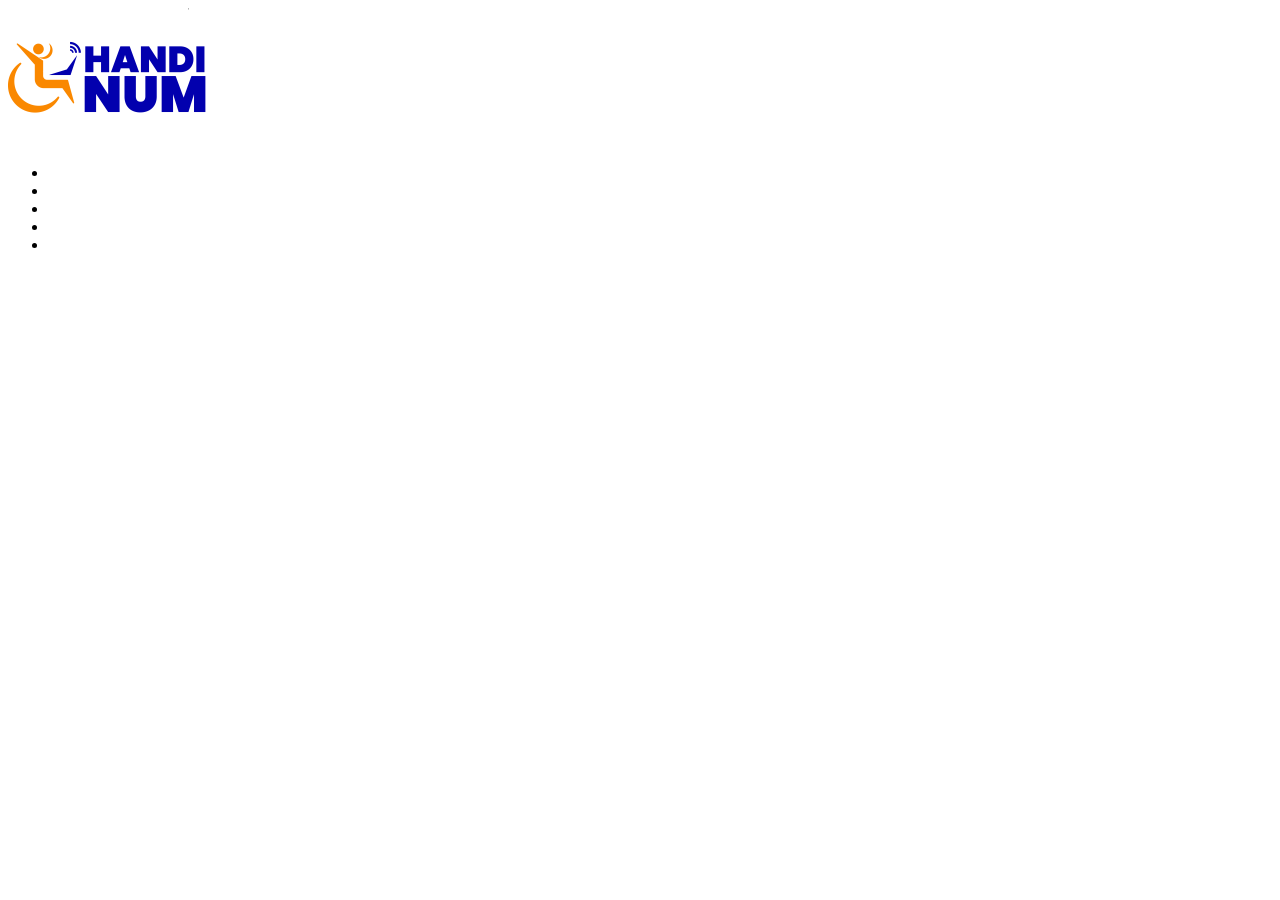
==== index.html @ 210b65fd "version zero" ====
<!DOCTYPE html>
<html lang="en">
<head>
    <meta charset="UTF-8">
    <meta name="viewport" content="width=device-width, initial-scale=1.0">
    <title>Accueil</title>
    <link rel="stylesheet" href="css/style.css">
</head>
<body>
    <header>
        <nav class="navbar">
            <div>
                <img src="assets/logo_mini.png" alt="logo du site">
            </div>
            <div>
                <ul>
                    <li></li>
                    <li></li>
                    <li></li>
                    <li></li>
                    <li></li>
                </ul>
            </div>
        </nav>
    </header>
    
</body>
</html>
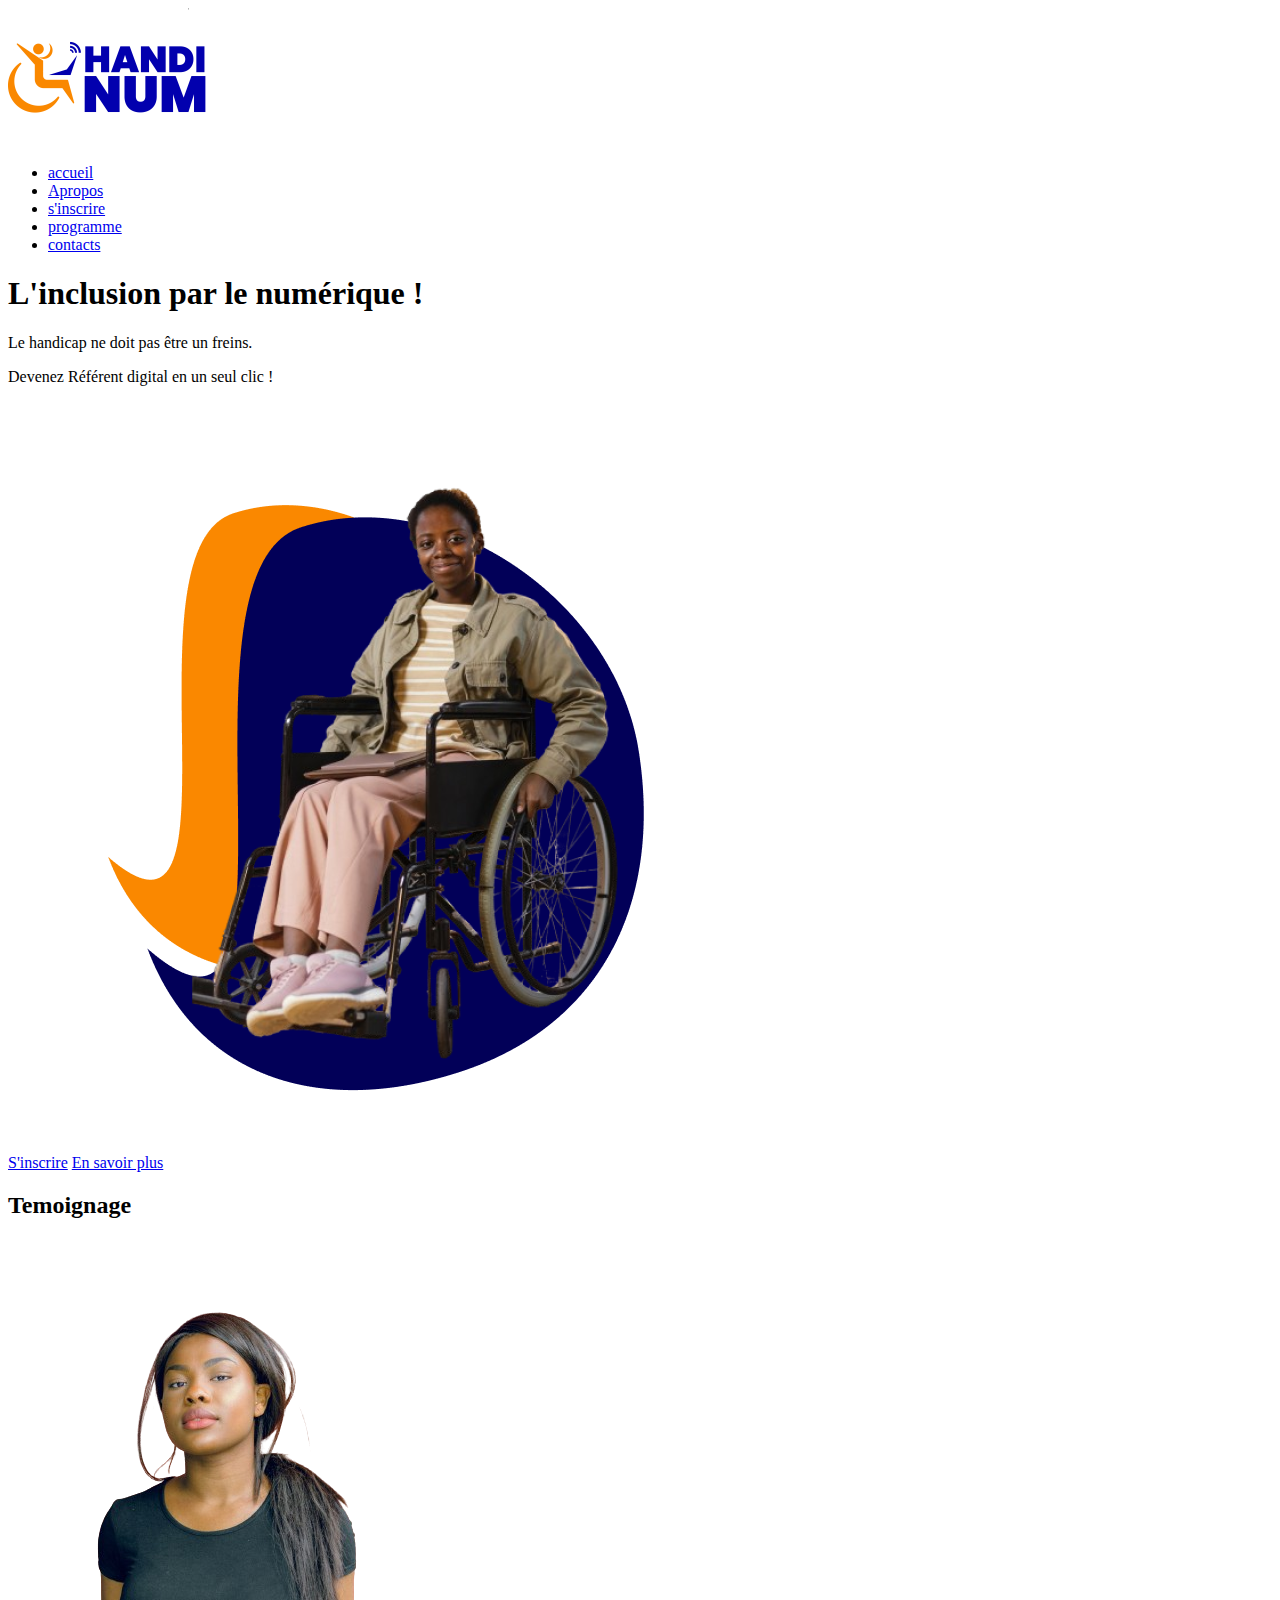
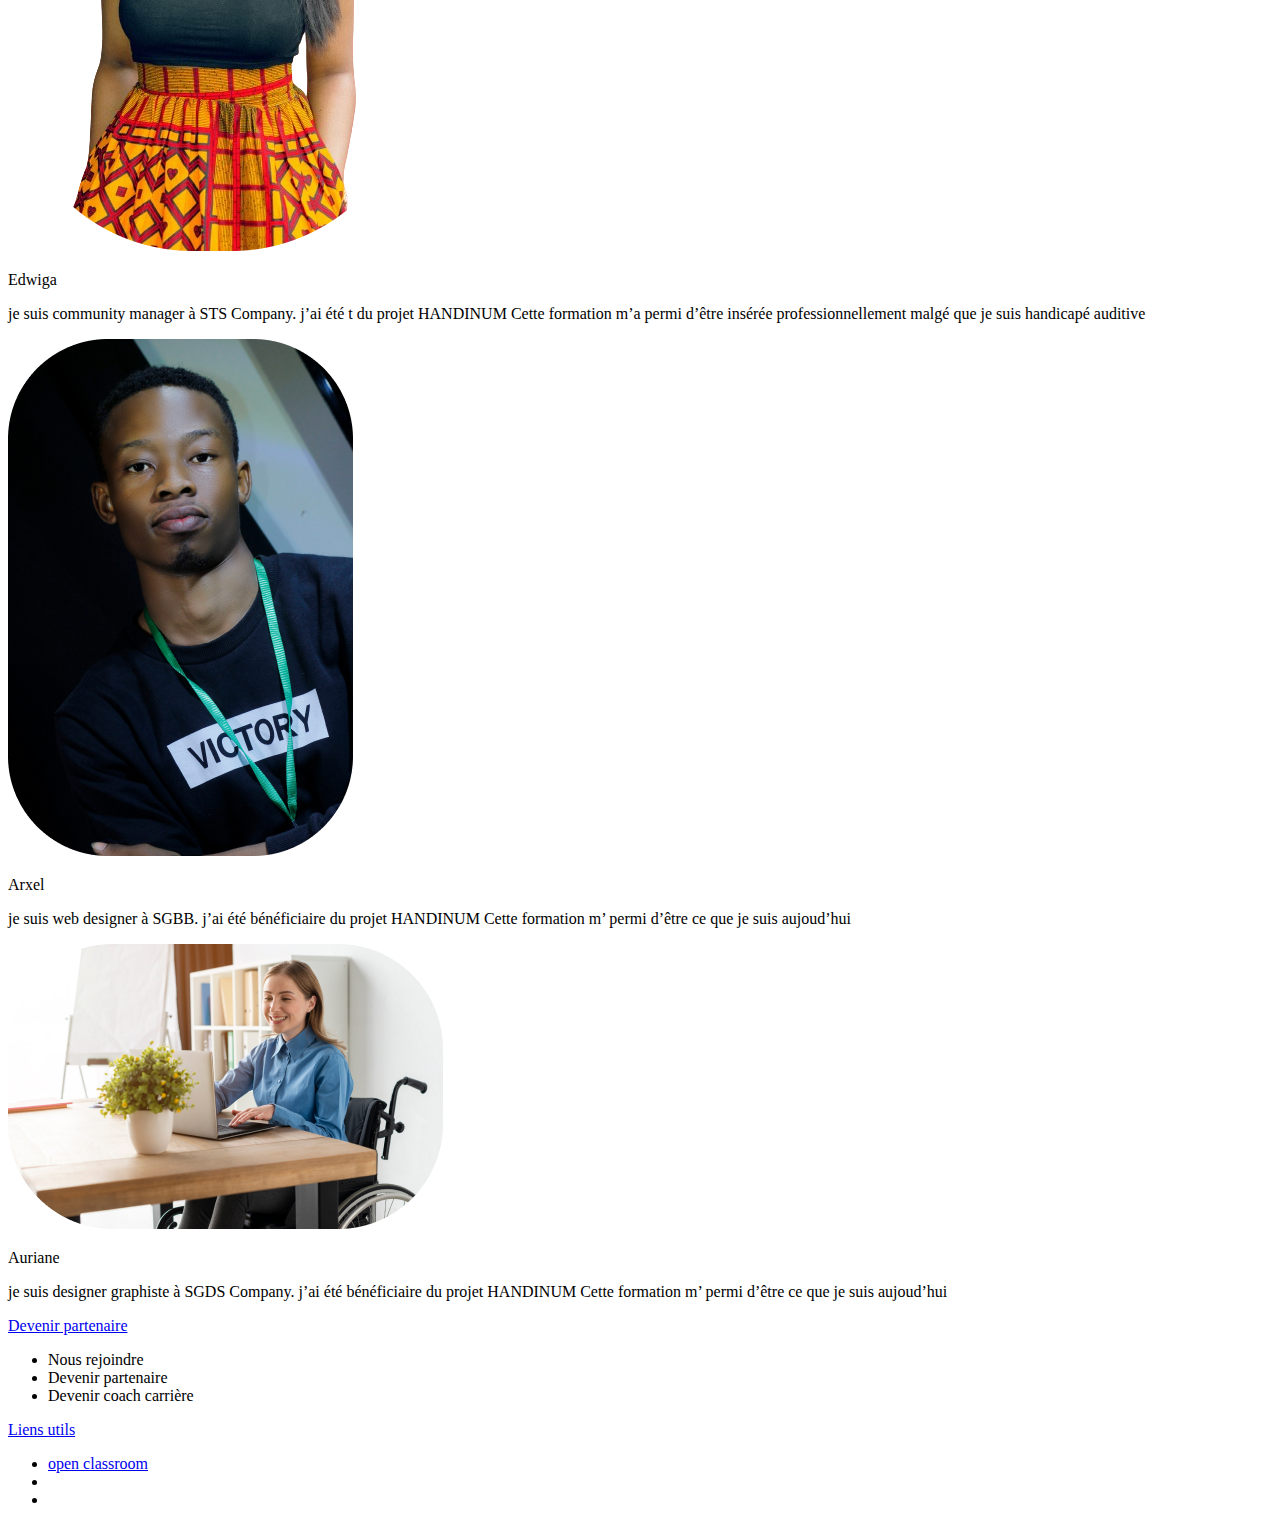
==== commit 566ee22e: "version2" ====
--- a/index.html
+++ b/index.html
@@ -14,15 +14,92 @@
             </div>
             <div>
                 <ul>
-                    <li></li>
-                    <li></li>
-                    <li></li>
+                    <li><a href="accueil">accueil</a></li>
+                    <li><a href="à propos">Apropos</a></li>
+                    <li><a href="inscription">s'inscrire</a></li>
+                    <li><a href="programme">programme</a></li>
+                    <li><a href="contact">contacts</a></li>
+                </ul>
+            </div>
+        </nav>
+    </header>
+    <section>
+        <div>
+            <div>
+                <h1>L'inclusion par le numérique !</h1>
+                <p>
+                    Le handicap ne doit pas être un freins.
+                </p>
+                <p>
+                    Devenez Référent digital en un seul clic !
+                </p>
+            </div>
+            <div>
+                <img src="assets/design accueil.png" alt="image home">
+            </div>
+            <div>
+                <a href="s'inscrire">S'inscrire</a>
+                <a href="en savoir plus">En savoir plus</a>
+            </div>
+        </div>
+    </section>
+    <section>
+        <div>
+            <div>
+                <h2>Temoignage</h2>
+            </div>
+            <div>
+                <img src="assets/leon-elldot-f6HbVnGtNnY-unsplash-removebg-preview 1.png" alt="edwige">
+                <p>Edwiga</p>
+                <p>
+                    je suis community manager à STS Company. 
+                    j’ai été t du projet HANDINUM
+                    Cette formation m’a permi d’être  insérée professionnellement  malgé que je suis handicapé auditive
+                </p>
+            </div>
+            <div>
+                <img src="assets/presh-wilson-ALrOc8f_oZ8-unsplash 1.png" alt="arxel">
+                <p>Arxel</p>
+                <p>
+                    je suis web designer à SGBB. j’ai été bénéficiaire du projet HANDINUM
+                    Cette formation m’ permi d’être ce que je suis aujoud’hui
+                </p>
+            </div>
+            <div>
+                <img src="assets/portrait-adult-woman-working-laptop 1.png" alt="auriane">
+                <p>Auriane</p>
+                <p>
+                    je suis  designer  graphiste à SGDS Company. 
+                    j’ai été bénéficiaire du projet HANDINUM
+                    Cette formation m’ permi d’être ce que je suis aujoud’hui
+                </p>
+            </div>
+        </div>
+    </section>
+    <footer>
+        <div>
+            <div>
+                <a href="partenaire">Devenir partenaire</a>
+                <ul>
+                    <li>Nous rejoindre</li>
+                    <li>Devenir partenaire</li>
+                    <li>Devenir coach carrière</li>
+                </ul>
+            </div>
+            <div>
+                <a href="liens utils">Liens utils</a>
+                <ul>
+                    <li><a href="https:// wwww.open classroom.com">open classroom</a></li>
                     <li></li>
                     <li></li>
                 </ul>
             </div>
-        </nav>
-    </header>
+            <div></div>
+            <div></div>
+            <div></div>
+        </div>
+        <div></div>
+    </footer>
     
 </body>
 </html>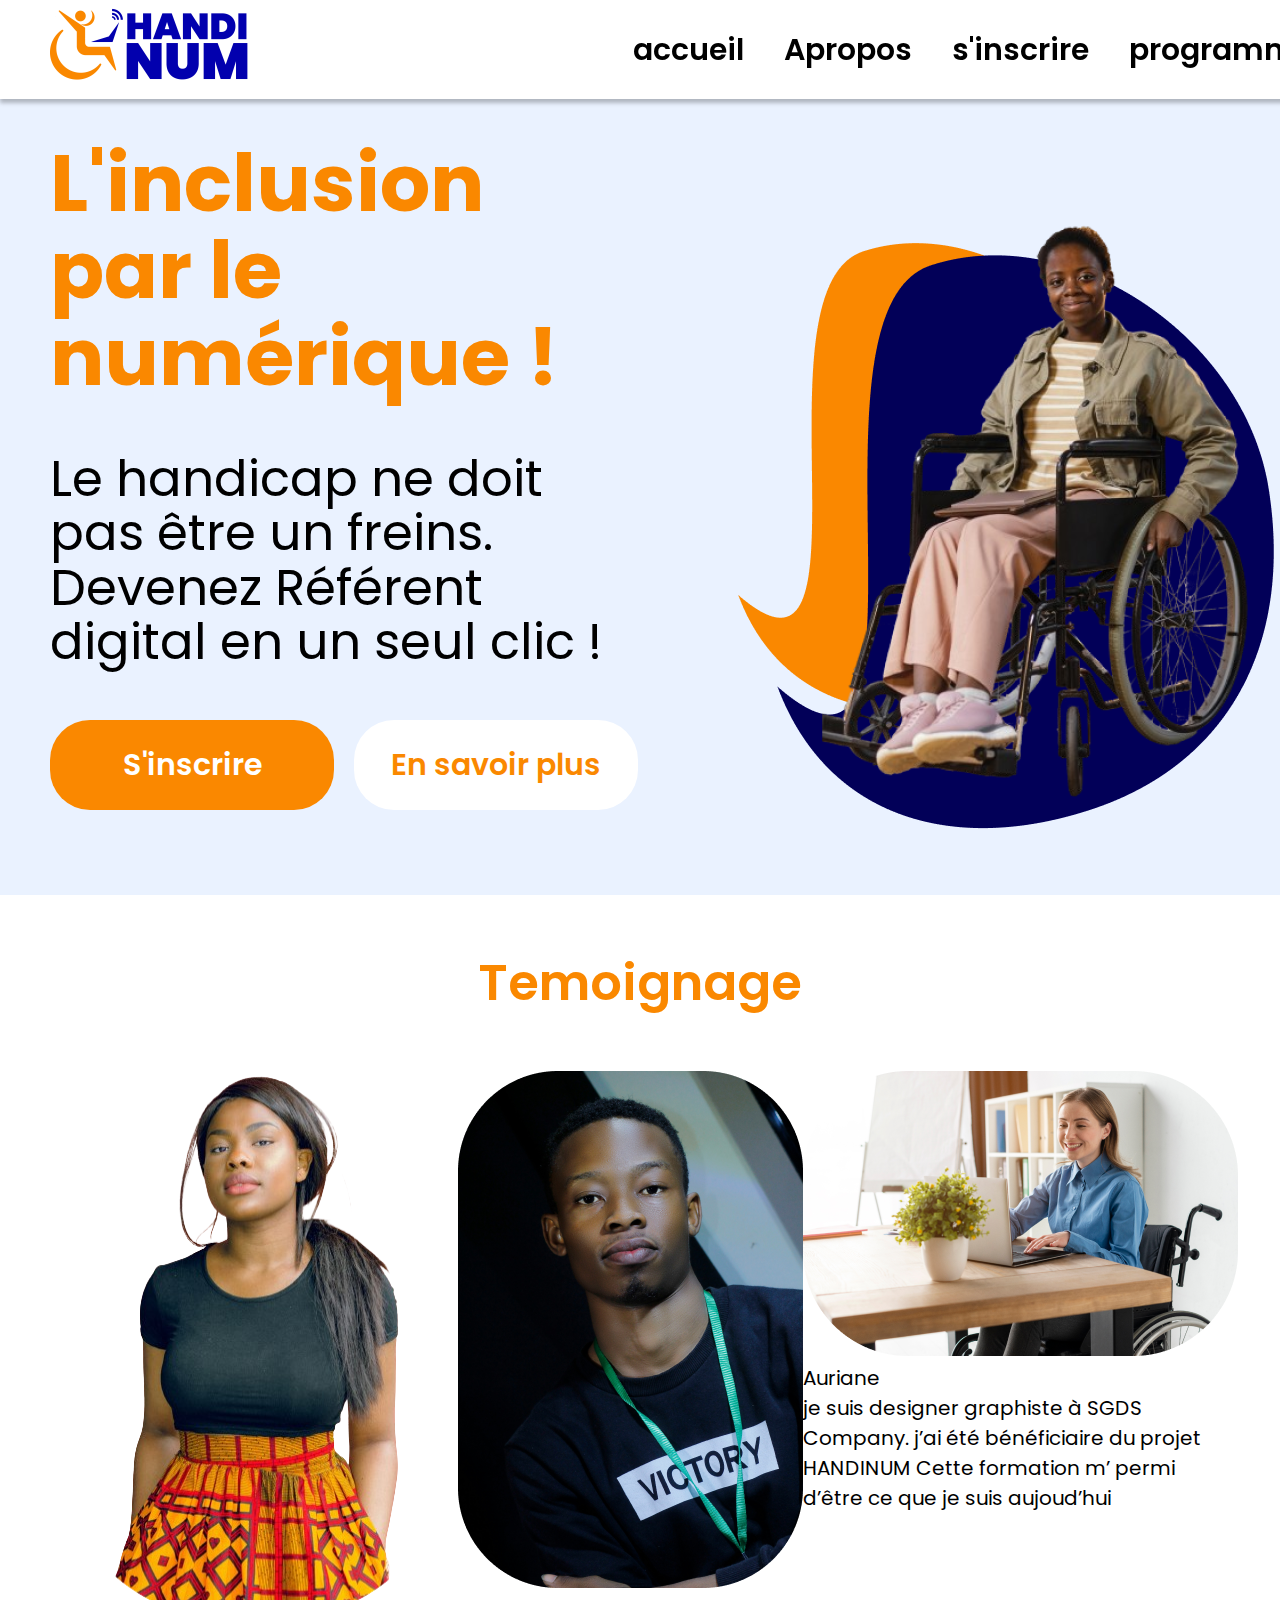
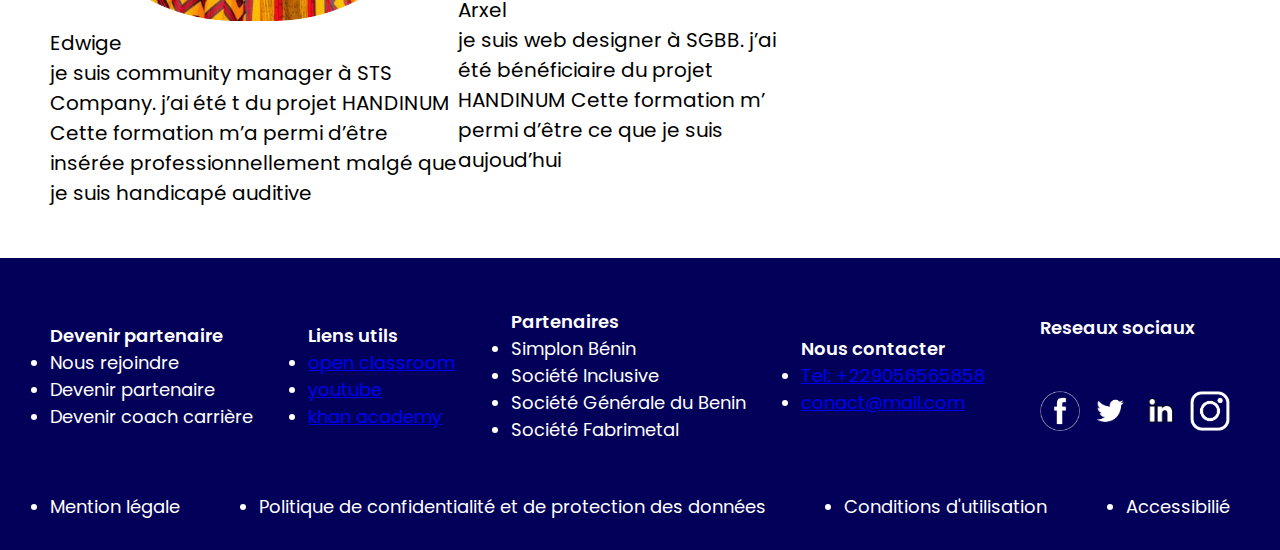
==== commit fb762109: "version 3" ====
--- a/index.html
+++ b/index.html
@@ -8,56 +8,59 @@
 </head>
 <body>
     <header>
-        <nav class="navbar">
+        <nav class="navbar container">
             <div>
                 <img src="assets/logo_mini.png" alt="logo du site">
             </div>
             <div>
-                <ul>
-                    <li><a href="accueil">accueil</a></li>
-                    <li><a href="à propos">Apropos</a></li>
-                    <li><a href="inscription">s'inscrire</a></li>
-                    <li><a href="programme">programme</a></li>
-                    <li><a href="contact">contacts</a></li>
+                <ul class="menu">
+                    <li><a class="link" href="accueil">accueil</a></li>
+                    <li><a class="link" href="à propos">Apropos</a></li>
+                    <li><a class="link" href="inscription">s'inscrire</a></li>
+                    <li><a class="link" href="programme">programme</a></li>
+                    <li><a class="link" href="contact">contacts</a></li>
                 </ul>
             </div>
         </nav>
     </header>
     <section>
-        <div>
+        <div class="section1 container">
             <div>
                 <h1>L'inclusion par le numérique !</h1>
-                <p>
-                    Le handicap ne doit pas être un freins.
-                </p>
-                <p>
-                    Devenez Référent digital en un seul clic !
-                </p>
+                <div class="p1">
+                    <p >
+                        Le handicap ne doit pas être un freins.
+                    </p>
+                    <p>
+                        Devenez Référent digital en un seul clic !
+                    </p>    
+                </div>  
+                <div class="nav-bouton">
+                    <a class="bouton1" href="s'inscrire">S'inscrire</a>
+                    <a class="bouton2" href="en savoir plus">En savoir plus</a>
+                </div>
             </div>
             <div>
-                <img src="assets/design accueil.png" alt="image home">
-            </div>
-            <div>
-                <a href="s'inscrire">S'inscrire</a>
-                <a href="en savoir plus">En savoir plus</a>
+                <img class="home" src="assets/design accueil.png" alt="image home">
             </div>
         </div>
     </section>
-    <section>
+    <section class="container">
         <div>
-            <div>
-                <h2>Temoignage</h2>
-            </div>
-            <div>
+            <h2>Temoignage</h2>
+        </div>
+        <div class="section2">
+
+            <div class="edwige">
                 <img src="assets/leon-elldot-f6HbVnGtNnY-unsplash-removebg-preview 1.png" alt="edwige">
-                <p>Edwiga</p>
+                <p>Edwige</p>
                 <p>
                     je suis community manager à STS Company. 
                     j’ai été t du projet HANDINUM
                     Cette formation m’a permi d’être  insérée professionnellement  malgé que je suis handicapé auditive
                 </p>
             </div>
-            <div>
+            <div class="arxel">
                 <img src="assets/presh-wilson-ALrOc8f_oZ8-unsplash 1.png" alt="arxel">
                 <p>Arxel</p>
                 <p>
@@ -65,7 +68,7 @@
                     Cette formation m’ permi d’être ce que je suis aujoud’hui
                 </p>
             </div>
-            <div>
+            <div class="auriane">
                 <img src="assets/portrait-adult-woman-working-laptop 1.png" alt="auriane">
                 <p>Auriane</p>
                 <p>
@@ -77,28 +80,59 @@
         </div>
     </section>
     <footer>
-        <div>
+        <div class="foot container">
+            <div class="pieds">
+                    <div>
+                    <h5>Devenir partenaire</h5>
+                    <ul>
+                        <li>Nous rejoindre</li>
+                        <li>Devenir partenaire</li>
+                        <li>Devenir coach carrière</li>
+                    </ul>
+                </div>
+                <div>
+                    <h5>Liens utils</h5>
+                    <ul>
+                        <li><a class="liste" href="https:// wwww.openclassroom.com">open classroom</a></li>
+                        <li><a class="liste" href="https:// www.youtube.com">youtube</a></li>
+                        <li><a class="liste" href="hpps://fr.khanacademy.org">khan academy</a></li>
+                    </ul>
+                </div>
+                <div>
+                    <h5>Partenaires</h5>
+                    <ul>
+                        <li>Simplon Bénin</li>
+                        <li>Société Inclusive</li>
+                        <li>Société Générale du Benin</li>
+                        <li>Société Fabrimetal</li>
+                    </ul>
+                </div>
+                <div>
+                    <h5>Nous contacter</h5>
+                    <ul>
+                        <li> <a href="+229 56565858">Tel: +229056565858</a></li>
+                        <li><a href="email">conact@mail.com</a></li>
+                    </ul>
+                </div>
+                <div>
+                    <h5> Reseaux sociaux</h5>
+                    <div class="Reseaux">
+                        <div><a href="https://facebook.com"><img src="assets/facebook (2).png" height="40px" alt="facebook"></a></div>
+                        <div><a href="https:/x.com"><img src="assets/tweter.png" height="40px" alt="tweter"></a></div>
+                        <div><a href="https://linkedin.com"><img src="assets/linldinblanc.png" height="40px" alt="linkedin"></a></div>
+                        <div><a href="https://instagram.com"><img src="assets/instagram-logo-white.png BLANC.png" height="40px" alt="instagram"></a></div>
+                    </div>
+                </div>
+            </div>
             <div>
-                <a href="partenaire">Devenir partenaire</a>
-                <ul>
-                    <li>Nous rejoindre</li>
-                    <li>Devenir partenaire</li>
-                    <li>Devenir coach carrière</li>
+                <ul class="mention">
+                    <li><a class="liste" href="mention légale">Mention légale</a></li>
+                    <li><a class="liste" href="politique de confidentialité">Politique de confidentialité et de protection des données</a></li>
+                    <li><a class="liste" href="conditions d'utilisation">Conditions d'utilisation</a></li>
+                    <li><a class="liste" href="asseccibilité">Accessibilié</a></li>
                 </ul>
             </div>
-            <div>
-                <a href="liens utils">Liens utils</a>
-                <ul>
-                    <li><a href="https:// wwww.open classroom.com">open classroom</a></li>
-                    <li></li>
-                    <li></li>
-                </ul>
-            </div>
-            <div></div>
-            <div></div>
-            <div></div>
         </div>
-        <div></div>
     </footer>
     
 </body>
--- a/css/style.css
+++ b/css/style.css
@@ -0,0 +1,217 @@
+@import url('https://fonts.googleapis.com/css2?family=Poppins:ital,wght@0,100;0,200;0,300;0,400;0,500;0,600;0,700;0,800;0,900;1,100;1,200;1,300;1,400;1,500;1,600;1,700;1,800;1,900&display=swap');
+
+*{
+    font-family: "poppins" sans-serif;
+    padding: 0px 0px;
+    margin: 0px;
+    
+}
+
+/* debut style navbar */
+
+.container{
+    padding: 0px 50px;
+    font-family: "poppins";
+}
+
+.navbar{
+    display: flex;
+    justify-content: space-between;
+    align-items: center;
+    background-color: white;
+    box-shadow: 0px 4px 4px rgba(0, 0, 0, 0.25);
+    font-size: 30px;
+    font-weight: 600;
+    height: 99px;
+    width: 1440px;
+    color: black;
+    z-index: 9999;
+    position: fixed;
+    
+}
+.navbar .menu .link{
+    text-decoration: none;
+    color: black;
+    font-family: "poppins";
+}
+
+.navbar .menu{
+    display: flex;
+    justify-content: space-between;
+    align-items: center;
+    text-decoration: none;
+    gap: 40px;
+    list-style: none;
+}
+.navbar .menu .link:hover{
+    color: chocolate;
+
+
+}
+
+/* fin style navbar */
+
+/* debut style de la section une  */
+.section1{
+    padding-top: 140px;
+    display: flex;
+    justify-content: space-between;
+    background-color: #EAF2FF;
+    
+}
+
+.section1 h1{
+    font-size: 80px;
+    color: #FA8800;
+    font-weight: 700;
+    font-family: "poppins";
+    line-height: 109.7%;
+    padding-bottom: 50px;
+
+}
+
+.section1 .p1{
+    font-size: 50px;
+    font-family: "poppins";
+    font-weight: 400;
+    color: black;
+    line-height: 109.7%;
+    padding-bottom: 50px;
+}
+
+.section1 .nav-bouton .bouton1{
+    background-color: #FA8800;
+    border-radius: 40px;
+    width: 284px;
+    height: 90px;
+    display: flex;
+    justify-content: center;
+    align-items: center;
+    text-decoration: none;
+    font-family: "poppins";
+    font-size: 30px;
+    font-weight: 600;
+    color: white;
+}
+
+.section1 .nav-bouton{
+    display: flex;
+    gap: 20px;
+}
+
+.section1 .nav-bouton .bouton2{
+    background-color: white;
+    border-radius: 40px;
+    border-color: #FA8800;
+    width: 284px;
+    height: 90px;
+    display: flex;
+    justify-content: center;
+    align-items: center;
+    text-decoration: none;
+    font-family: "poppins";
+    font-size: 30px;
+    font-weight: 600;
+    color: #FA8800;
+   
+}
+/* fin style de la section une  */
+
+/* debut style de la section 2 */
+
+.section2{
+    display: flex;
+    justify-content: space-between;
+    padding-bottom: 50px;
+
+}
+
+h2{
+    font-size: 50px;
+    font-weight: 600;
+    text-align: center;
+    padding-top: 50px;
+    padding-bottom: 50px;
+    color: #FA8800;
+}
+
+.section2 .edwige img{
+    height: 550px;
+    width: 408px;
+}
+
+.section2 p{
+    font-size: 20px;
+    font-weight: 400;
+}
+.section2 .arxel img{
+    height: 517px;
+    width: 345px;
+}
+
+.section2 .auriane img{
+    height: 285;
+    width: 435;
+}
+
+ 
+/* fin style de la section 2 */
+
+/* debut style du footer */
+
+.foot{
+    background-color: #020058;
+    height: 362;
+    width: 1440;
+    color: white;
+    font-size: 18px
+}
+
+.pieds{
+    display: flex;
+    justify-content: space-between;
+    align-items: center;
+    padding-top: 50px;
+   
+}
+
+.foot .pieds h5{
+    font-weight: 600;
+    font-size: 18px;
+}
+
+.foot .pieds .Reseaux{
+    display: flex;
+    justify-content: space-between;
+    padding-top: 50px;
+    gap: 10px;
+}
+.foot .pieds ul li{
+    text-decoration: none;
+
+}
+
+.foot .mention{
+    display: flex;
+    justify-content: space-between;
+    align-items: center;
+    padding-top: 50px;
+    padding-bottom: 30px;
+    border-top: #EAF2FF;
+    border-color: blanchedalmond;
+    
+}
+
+.foot .mention .liste{
+    text-decoration: none;
+    list-style: none;
+    color: white;
+
+}
+
+/* fin style du footer */
+
+@media screen and (max-width: 426px) {
+    
+    
+}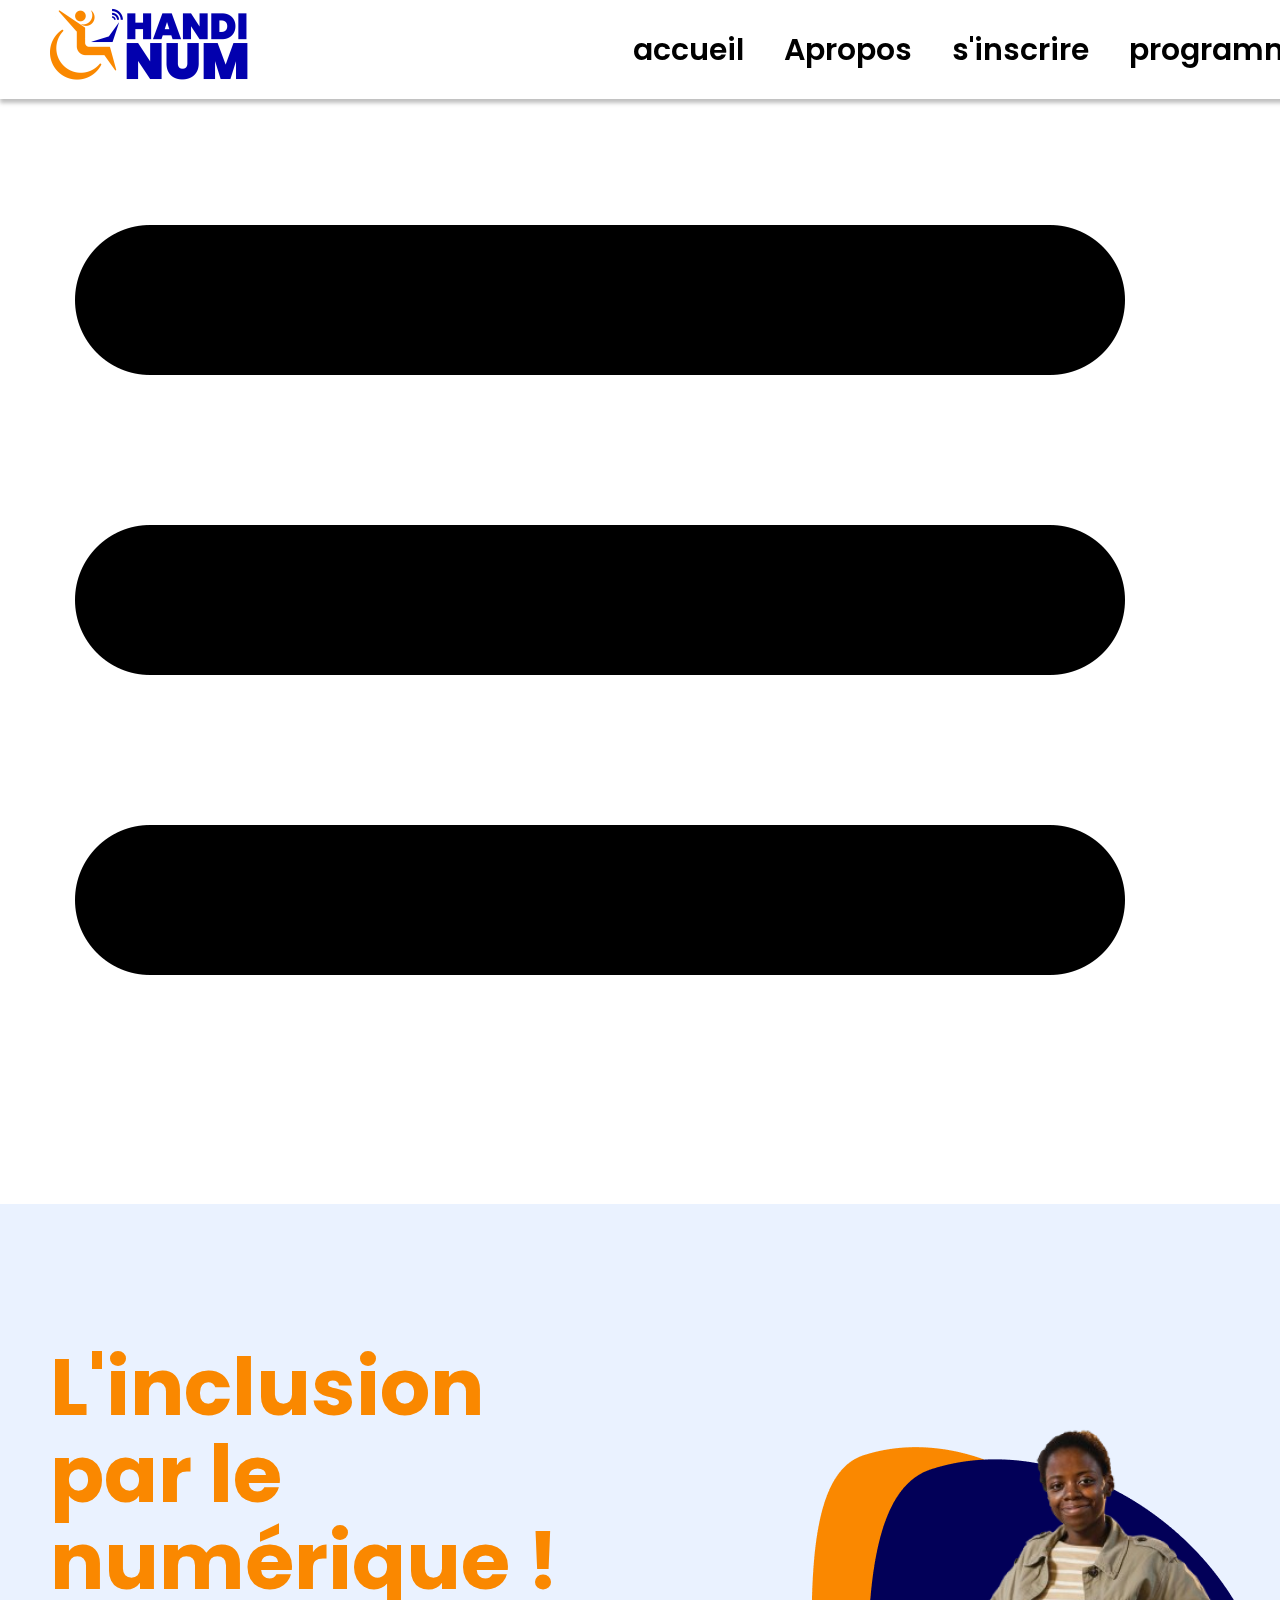
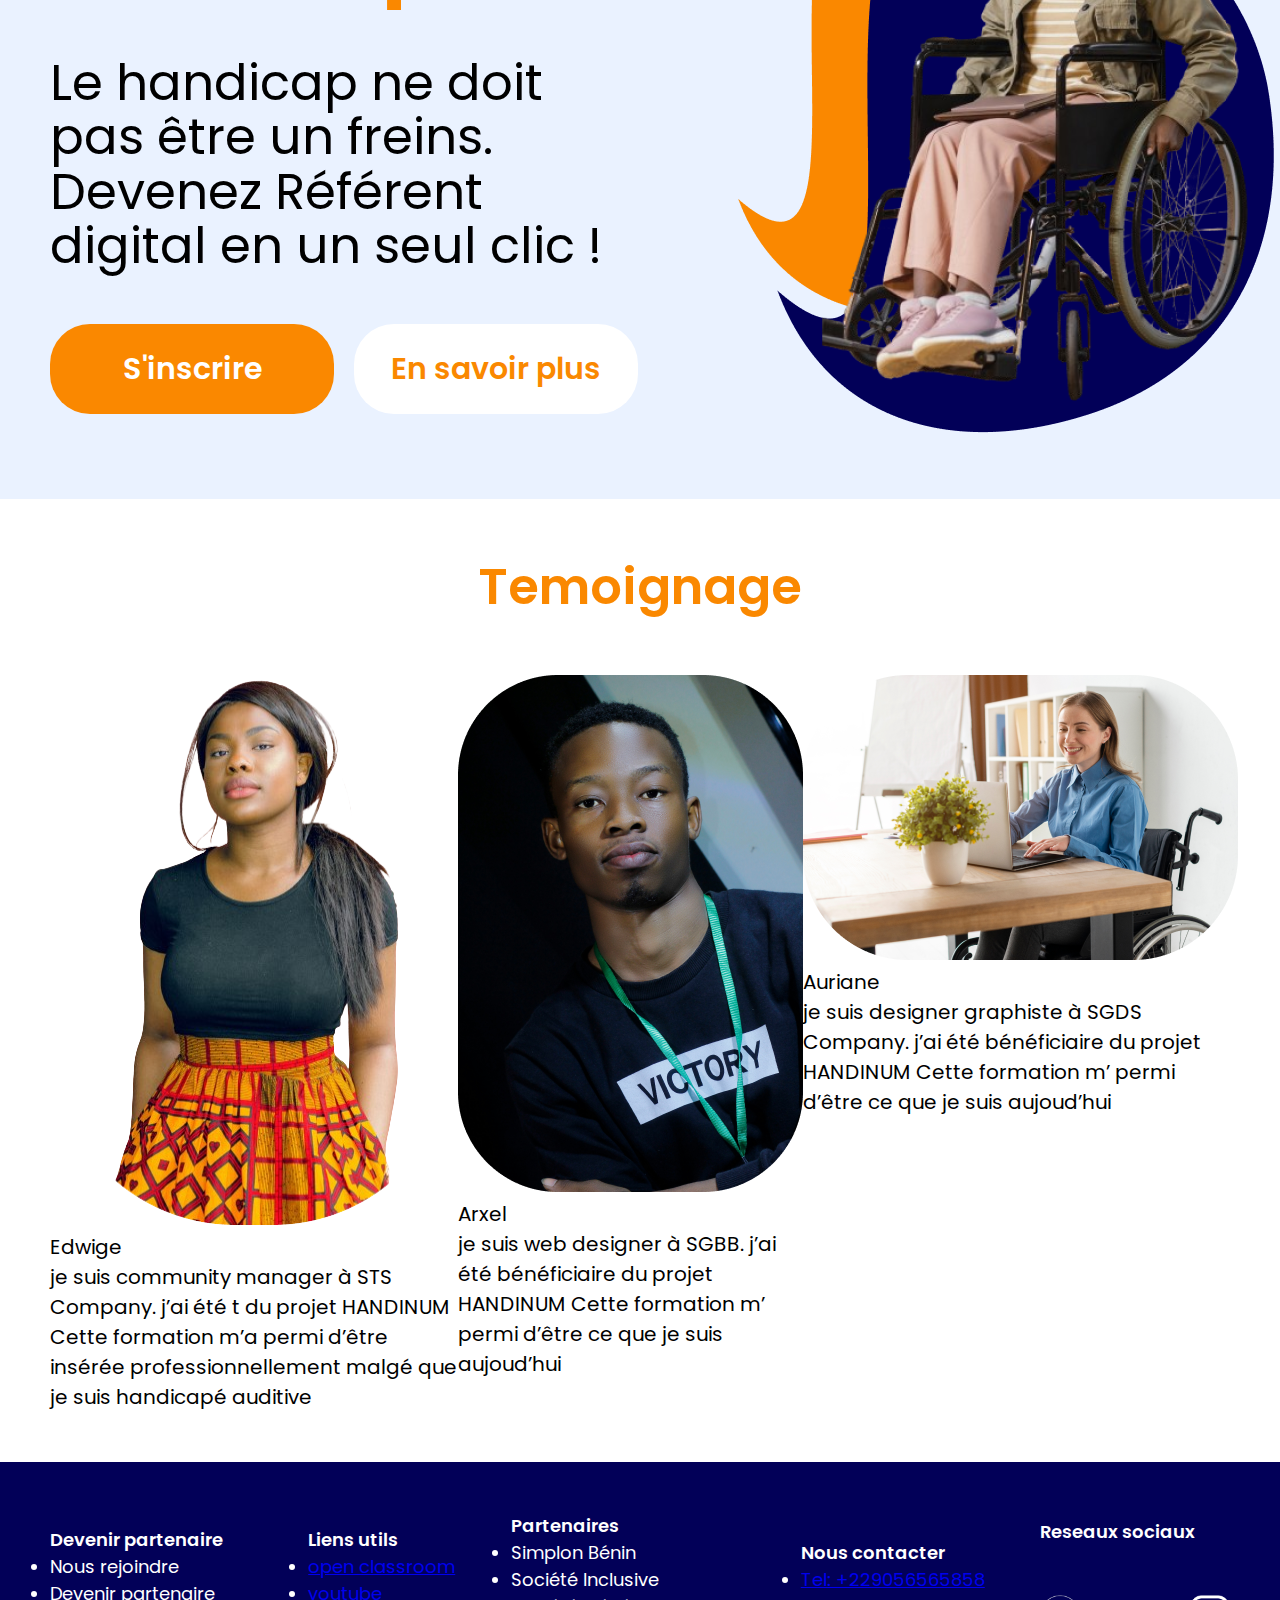
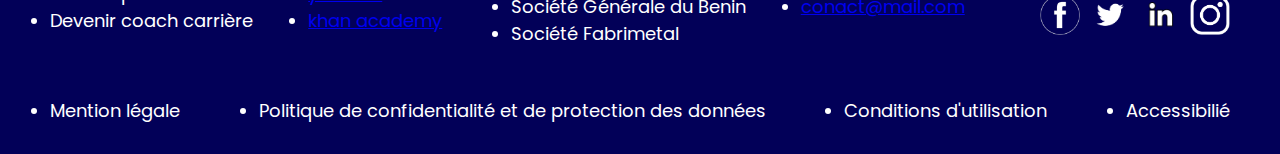
==== commit afdfcd9c: "version4" ====
--- a/index.html
+++ b/index.html
@@ -14,14 +14,15 @@
             </div>
             <div>
                 <ul class="menu">
-                    <li><a class="link" href="accueil">accueil</a></li>
-                    <li><a class="link" href="à propos">Apropos</a></li>
-                    <li><a class="link" href="inscription">s'inscrire</a></li>
-                    <li><a class="link" href="programme">programme</a></li>
-                    <li><a class="link" href="contact">contacts</a></li>
+                    <li><a class="link" href="index.html">accueil</a></li>
+                    <li><a class="link" href="a-propos.html">Apropos</a></li>
+                    <li><a class="link" href="inscription.html">s'inscrire</a></li>
+                    <li><a class="link" href="programme.html">programme</a></li>
+                    <li><a class="link" href="contact.html">contacts</a></li>
                 </ul>
             </div>
         </nav>
+        <img class="berger" src="assets/Hamburger_icon.svg.png" alt=" menu berger">
     </header>
     <section>
         <div class="section1 container">
--- a/css/style.css
+++ b/css/style.css
@@ -212,6 +212,23 @@
 /* fin style du footer */
 
 @media screen and (max-width: 426px) {
-    
-    
+
+.container{
+    padding: 0px 30px;
+}
+
+.navbar .menu{
+    display: none;
+
+}
+.navbar{
+    display: flex;
+    justify-content: center;
+}
+.berger{
+    width: 66px;
+    height: 66px;
+}
+
+   
 }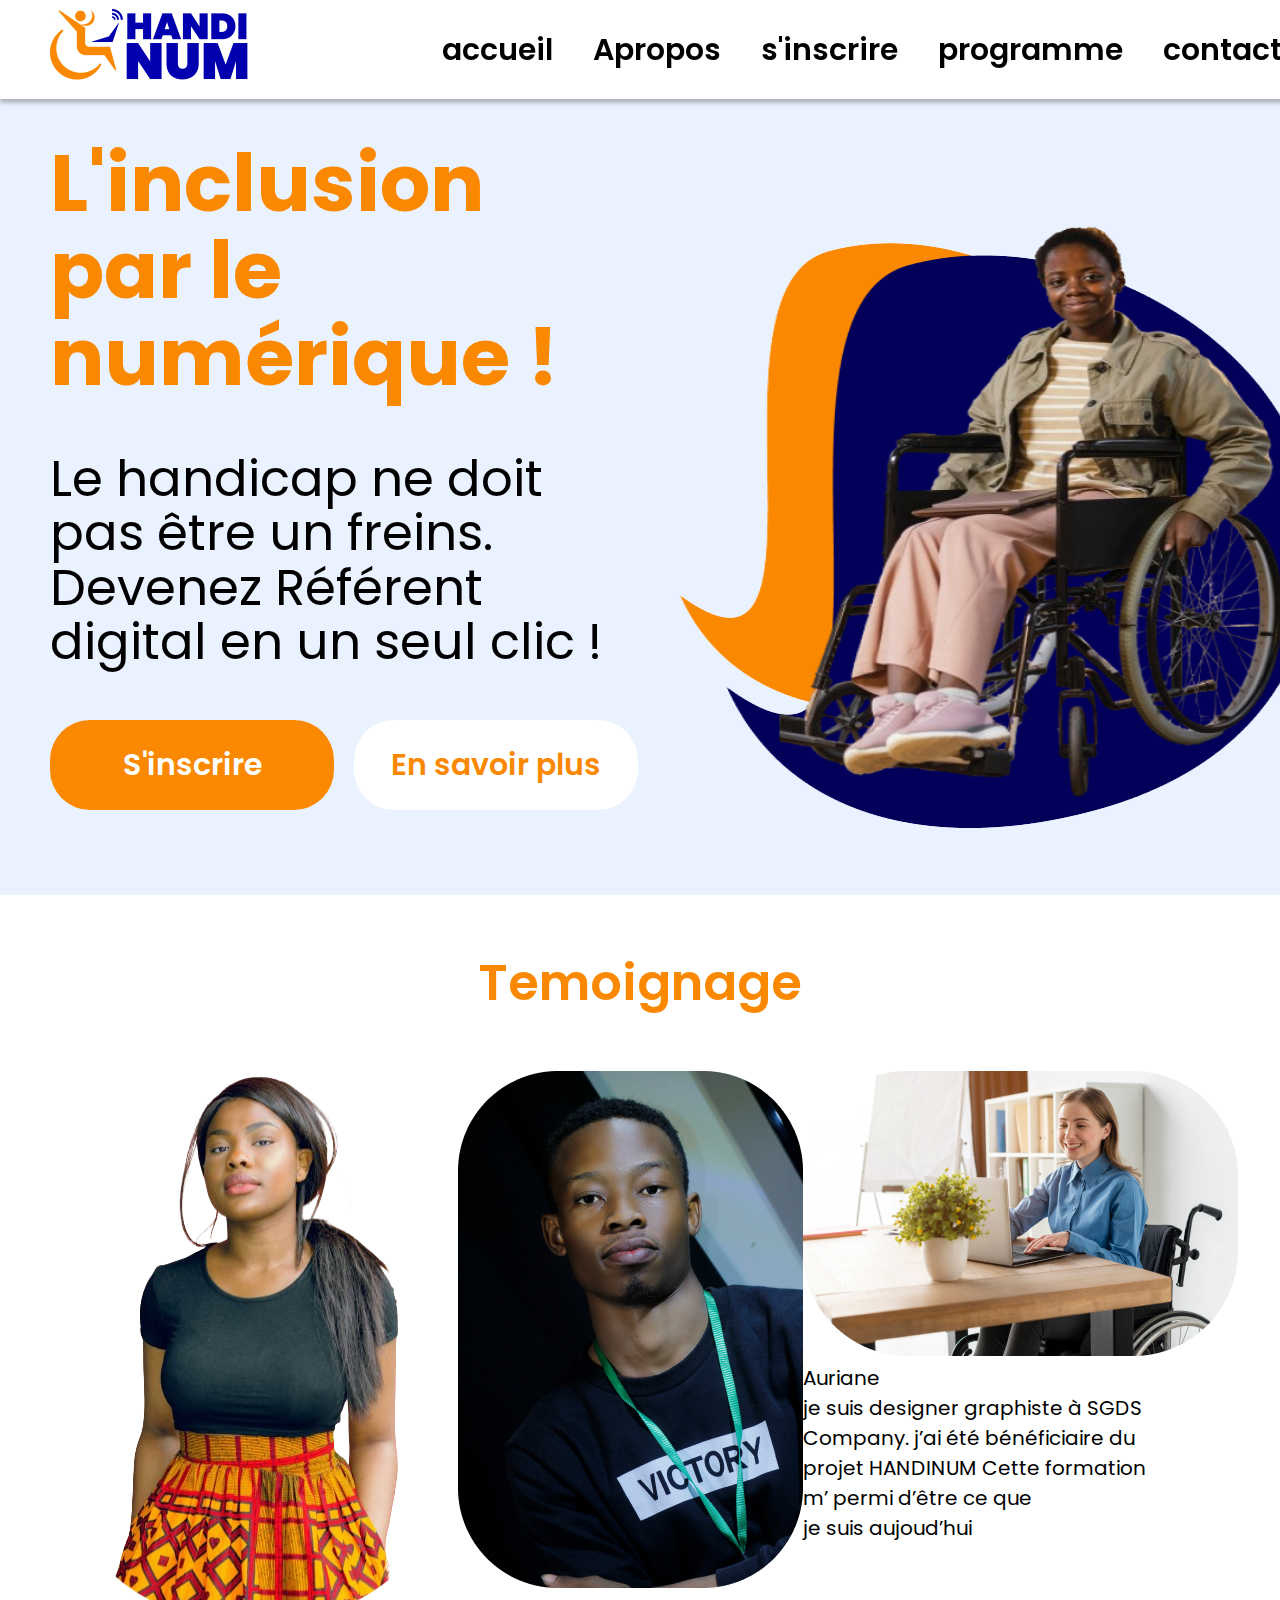
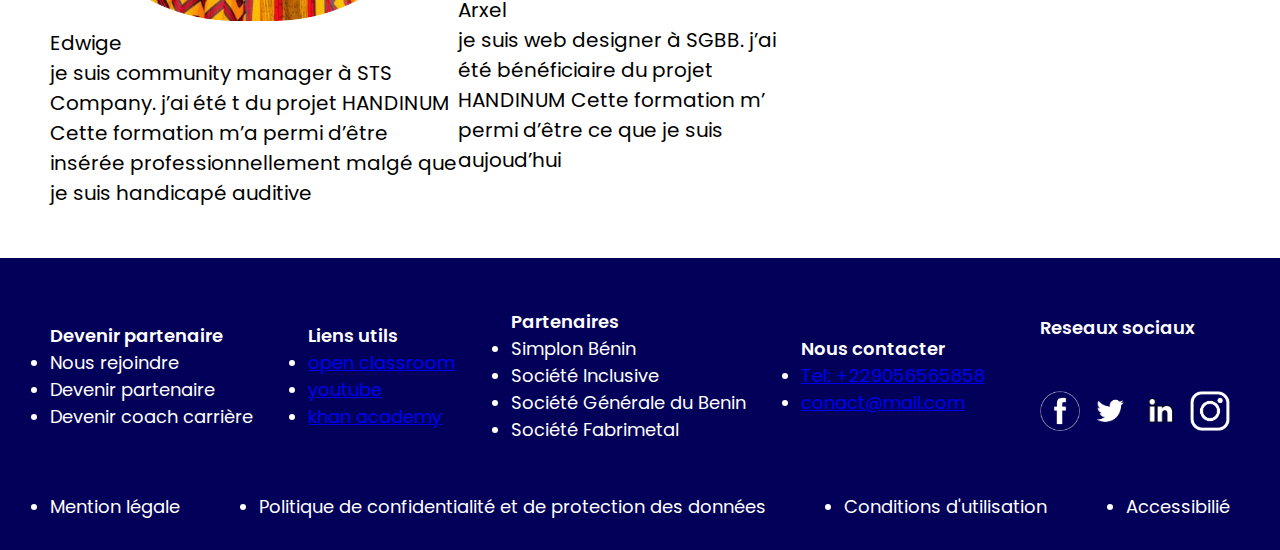
==== commit 9de98246: "version5" ====
--- a/index.html
+++ b/index.html
@@ -21,12 +21,15 @@
                     <li><a class="link" href="contact.html">contacts</a></li>
                 </ul>
             </div>
+            <div>
+            <img class="berger" src="assets/Hamburger_icon.svg.png" alt=" menu berger">
+            </div>
         </nav>
-        <img class="berger" src="assets/Hamburger_icon.svg.png" alt=" menu berger">
+        
     </header>
     <section>
         <div class="section1 container">
-            <div>
+            <div class="text">
                 <h1>L'inclusion par le numérique !</h1>
                 <div class="p1">
                     <p >
@@ -55,7 +58,7 @@
             <div class="edwige">
                 <img src="assets/leon-elldot-f6HbVnGtNnY-unsplash-removebg-preview 1.png" alt="edwige">
                 <p>Edwige</p>
-                <p>
+                <p class="p2">
                     je suis community manager à STS Company. 
                     j’ai été t du projet HANDINUM
                     Cette formation m’a permi d’être  insérée professionnellement  malgé que je suis handicapé auditive
@@ -64,7 +67,7 @@
             <div class="arxel">
                 <img src="assets/presh-wilson-ALrOc8f_oZ8-unsplash 1.png" alt="arxel">
                 <p>Arxel</p>
-                <p>
+                <p class="p2">
                     je suis web designer à SGBB. j’ai été bénéficiaire du projet HANDINUM
                     Cette formation m’ permi d’être ce que je suis aujoud’hui
                 </p>
@@ -72,10 +75,10 @@
             <div class="auriane">
                 <img src="assets/portrait-adult-woman-working-laptop 1.png" alt="auriane">
                 <p>Auriane</p>
-                <p>
-                    je suis  designer  graphiste à SGDS Company. 
-                    j’ai été bénéficiaire du projet HANDINUM
-                    Cette formation m’ permi d’être ce que je suis aujoud’hui
+                <p class="p2">
+                    je suis  designer  graphiste à SGDS <br> Company. 
+                    j’ai été bénéficiaire du <br> projet HANDINUM 
+                    Cette formation <br> m’ permi d’être ce que <br> je suis aujoud’hui
                 </p>
             </div>
         </div>
--- a/css/style.css
+++ b/css/style.css
@@ -47,6 +47,10 @@
     color: chocolate;
 
 
+}
+
+.navbar .berger{
+    display: none;
 }
 
 /* fin style navbar */
@@ -115,6 +119,11 @@
     color: #FA8800;
    
 }
+
+.section1 .home{
+    height: 748px;
+    width: 722.11px;
+}
 /* fin style de la section une  */
 
 /* debut style de la section 2 */
@@ -214,21 +223,140 @@
 @media screen and (max-width: 426px) {
 
 .container{
-    padding: 0px 30px;
-}
-
-.navbar .menu{
-    display: none;
-
-}
+     padding: 0px 20px;
+}
+
+.navbar .berger{
+    height: 66px;
+    width: 66px;
+}
+
 .navbar{
     display: flex;
-    justify-content: center;
+    justify-content: space-between;
+}
+
+    
+.navbar img{
+    height: 110pw;
+    width: 162px;
 }
 .berger{
     width: 66px;
     height: 66px;
 }
 
+/* debut media query .section1 */
+.section1{
+    flex-direction: column;
+    padding-top: 140px;
+    padding-right: 20px;
+    justify-content: center;
+}
+
+.section1 h1{
+    font-size: 36px;
+    text-align: center;
+    align-items: center;
+    padding-bottom: 20px;
+}
+
+.section1 .p1{
+    font-size: 20px;
+    text-align: center;
+    padding-bottom: 20px;
+}
+
+.section1 .home{
+    height: 353px;
+    width: 313px;
+    right: 50px; 
+    /* position: absolute;
+    top: 140px; */
+}
+
+/* .section1 .text{
+    position: relative;
+    bottom: 50px;
+} */
+
+.section1 .nav-bouton{
+    flex-direction: column;
+    align-items: center;
+}
+
+.section1 .nav-bouton .bouton1{
+    height: 38px;
+    width: 137px;
+    font-size: 15px;
+    left: 200px;
    
-}+
+}
+
+.section1 .nav-bouton .bouton2{
+    height: 38px;
+    width: 137px;
+    font-size: 15px;
+}
+
+h2{
+    font-size: 30px;
+    font-weight: 600px;
+    color: #020058;
+}
+
+.section2{
+    flex-direction: column;
+    align-items: center;
+    /* height: 1739px; */
+}
+
+.section2 p{
+    font-size: 20px;
+    font-weight: 600px;
+    text-align: center;
+}
+
+.section2 .p2{
+    font-size: 20px;
+    font-weight: 400;
+    text-align: center;
+}
+.section2 .edwige{
+    height: 408px;
+    width: 268.39;
+    /* padding-bottom: 100px; */
+
+}
+
+.section2 .arxel{
+    height: 367;
+    width: 281;
+}
+
+.section2 .auriane{
+    height: 183.73;
+    width: 280.63;
+}
+
+
+/* fin media query .section1 */
+
+/* debut media query footer */
+
+.foot .pieds{
+    flex-direction: column;
+    font-size: 10px;
+    align-items: center;
+}
+
+.foot .mention{
+    font-size: 10px;
+}
+
+
+/* debut media query footer */
+
+}
+
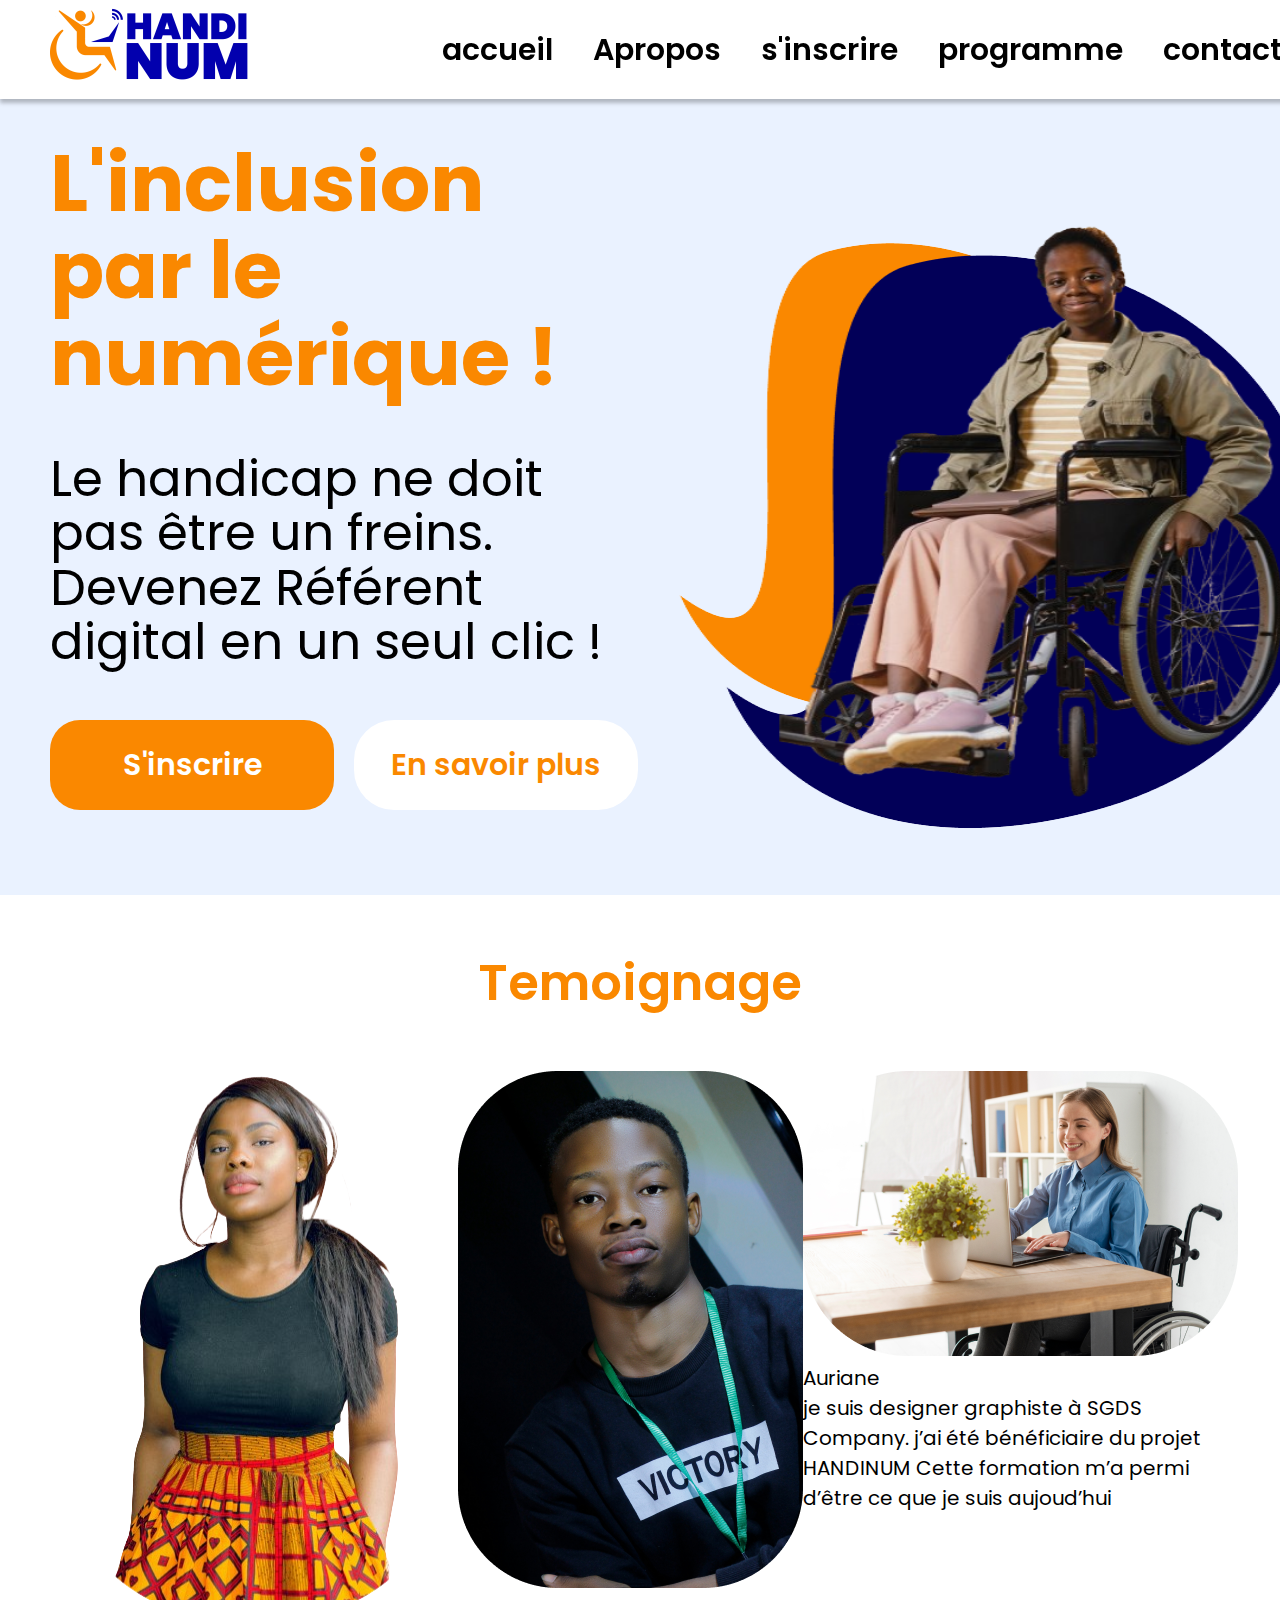
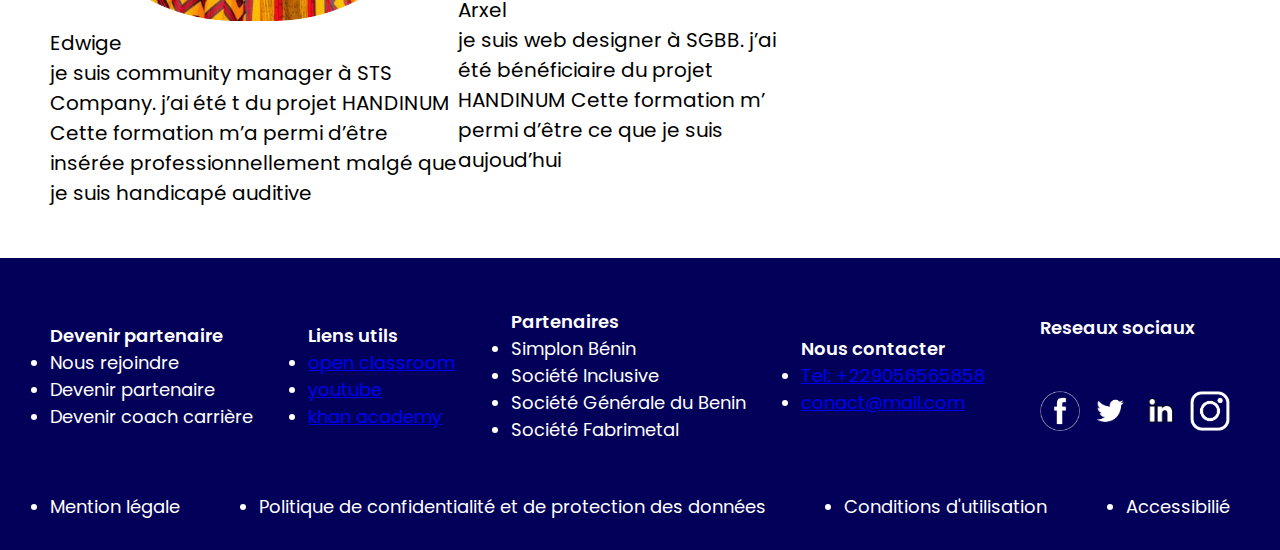
==== commit 2132e27c: "version revisée" ====
--- a/index.html
+++ b/index.html
@@ -40,8 +40,8 @@
                     </p>    
                 </div>  
                 <div class="nav-bouton">
-                    <a class="bouton1" href="s'inscrire">S'inscrire</a>
-                    <a class="bouton2" href="en savoir plus">En savoir plus</a>
+                    <a class="bouton1" href="inscription.html">S'inscrire</a>
+                    <a class="bouton2" href="a-propos.html">En savoir plus</a>
                 </div>
             </div>
             <div>
@@ -65,20 +65,24 @@
                 </p>
             </div>
             <div class="arxel">
-                <img src="assets/presh-wilson-ALrOc8f_oZ8-unsplash 1.png" alt="arxel">
-                <p>Arxel</p>
-                <p class="p2">
-                    je suis web designer à SGBB. j’ai été bénéficiaire du projet HANDINUM
-                    Cette formation m’ permi d’être ce que je suis aujoud’hui
-                </p>
+                <div>
+                    <img src="assets/presh-wilson-ALrOc8f_oZ8-unsplash 1.png" alt="arxel">
+                </div>
+                <div>
+                    <p>Arxel</p>
+                    <p class="p2">
+                        je suis web designer à SGBB. j’ai été bénéficiaire du projet HANDINUM
+                        Cette formation m’ permi d’être ce que je suis aujoud’hui
+                    </p>
+                </div>
             </div>
             <div class="auriane">
                 <img src="assets/portrait-adult-woman-working-laptop 1.png" alt="auriane">
                 <p>Auriane</p>
                 <p class="p2">
-                    je suis  designer  graphiste à SGDS <br> Company. 
-                    j’ai été bénéficiaire du <br> projet HANDINUM 
-                    Cette formation <br> m’ permi d’être ce que <br> je suis aujoud’hui
+                    je suis  designer  graphiste à SGDS Company. 
+                    j’ai été bénéficiaire du projet HANDINUM 
+                    Cette formation  m’a permi d’être ce que je suis aujoud’hui
                 </p>
             </div>
         </div>
--- a/css/style.css
+++ b/css/style.css
@@ -85,7 +85,7 @@
 
 .section1 .nav-bouton .bouton1{
     background-color: #FA8800;
-    border-radius: 40px;
+    border-radius: 30px;
     width: 284px;
     height: 90px;
     display: flex;
@@ -98,6 +98,10 @@
     color: white;
 }
 
+.section1 .nav-bouton .bouton1:hover{
+    background-color: #020058;
+    box-shadow: 2px 0px 10px;
+}
 .section1 .nav-bouton{
     display: flex;
     gap: 20px;
@@ -120,6 +124,10 @@
    
 }
 
+.section1 .nav-bouton .bouton2:hover{
+    background-color: #020058;
+    box-shadow: 0px 2px 10px;
+}
 .section1 .home{
     height: 748px;
     width: 722.11px;
@@ -231,6 +239,12 @@
     width: 66px;
 }
 
+
+.navbar .menu{
+    display: none;
+}
+
+
 .navbar{
     display: flex;
     justify-content: space-between;
@@ -241,7 +255,9 @@
     height: 110pw;
     width: 162px;
 }
-.berger{
+.navbar .berger{
+    display: flex;
+    justify-content: flex-end;
     width: 66px;
     height: 66px;
 }
@@ -294,12 +310,22 @@
 
 }
 
+.section1 .nav-bouton .bouton1:hover{
+    background-color: #020058;
+    box-shadow: 4px 2px 5px #FA8800;
+}
+
 .section1 .nav-bouton .bouton2{
     height: 38px;
     width: 137px;
     font-size: 15px;
 }
 
+.section1 .nav-bouton .bouton2:hover{
+    background-color: #020058;
+    box-shadow: 4px 2px 5px #FA8800;
+}
+
 h2{
     font-size: 30px;
     font-weight: 600px;
@@ -322,26 +348,30 @@
     font-size: 20px;
     font-weight: 400;
     text-align: center;
-}
-.section2 .edwige{
-    height: 408px;
-    width: 268.39;
+    padding-top: 30px;
+    padding-bottom: 30px;
+    padding-left: 20px;
+    padding-right: 20px;
+}
+.section2 .edwige img{
+    height: 498px;
+    width: 100%;
     /* padding-bottom: 100px; */
 
 }
 
-.section2 .arxel{
+.section2 .arxel img{
     height: 367;
-    width: 281;
-}
-
-.section2 .auriane{
+    width: 100%;
+}
+
+.section2 .auriane img{
     height: 183.73;
-    width: 280.63;
-}
-
-
-/* fin media query .section1 */
+    width: 100%;
+}
+
+
+/* fin media query .section2 */
 
 /* debut media query footer */
 
